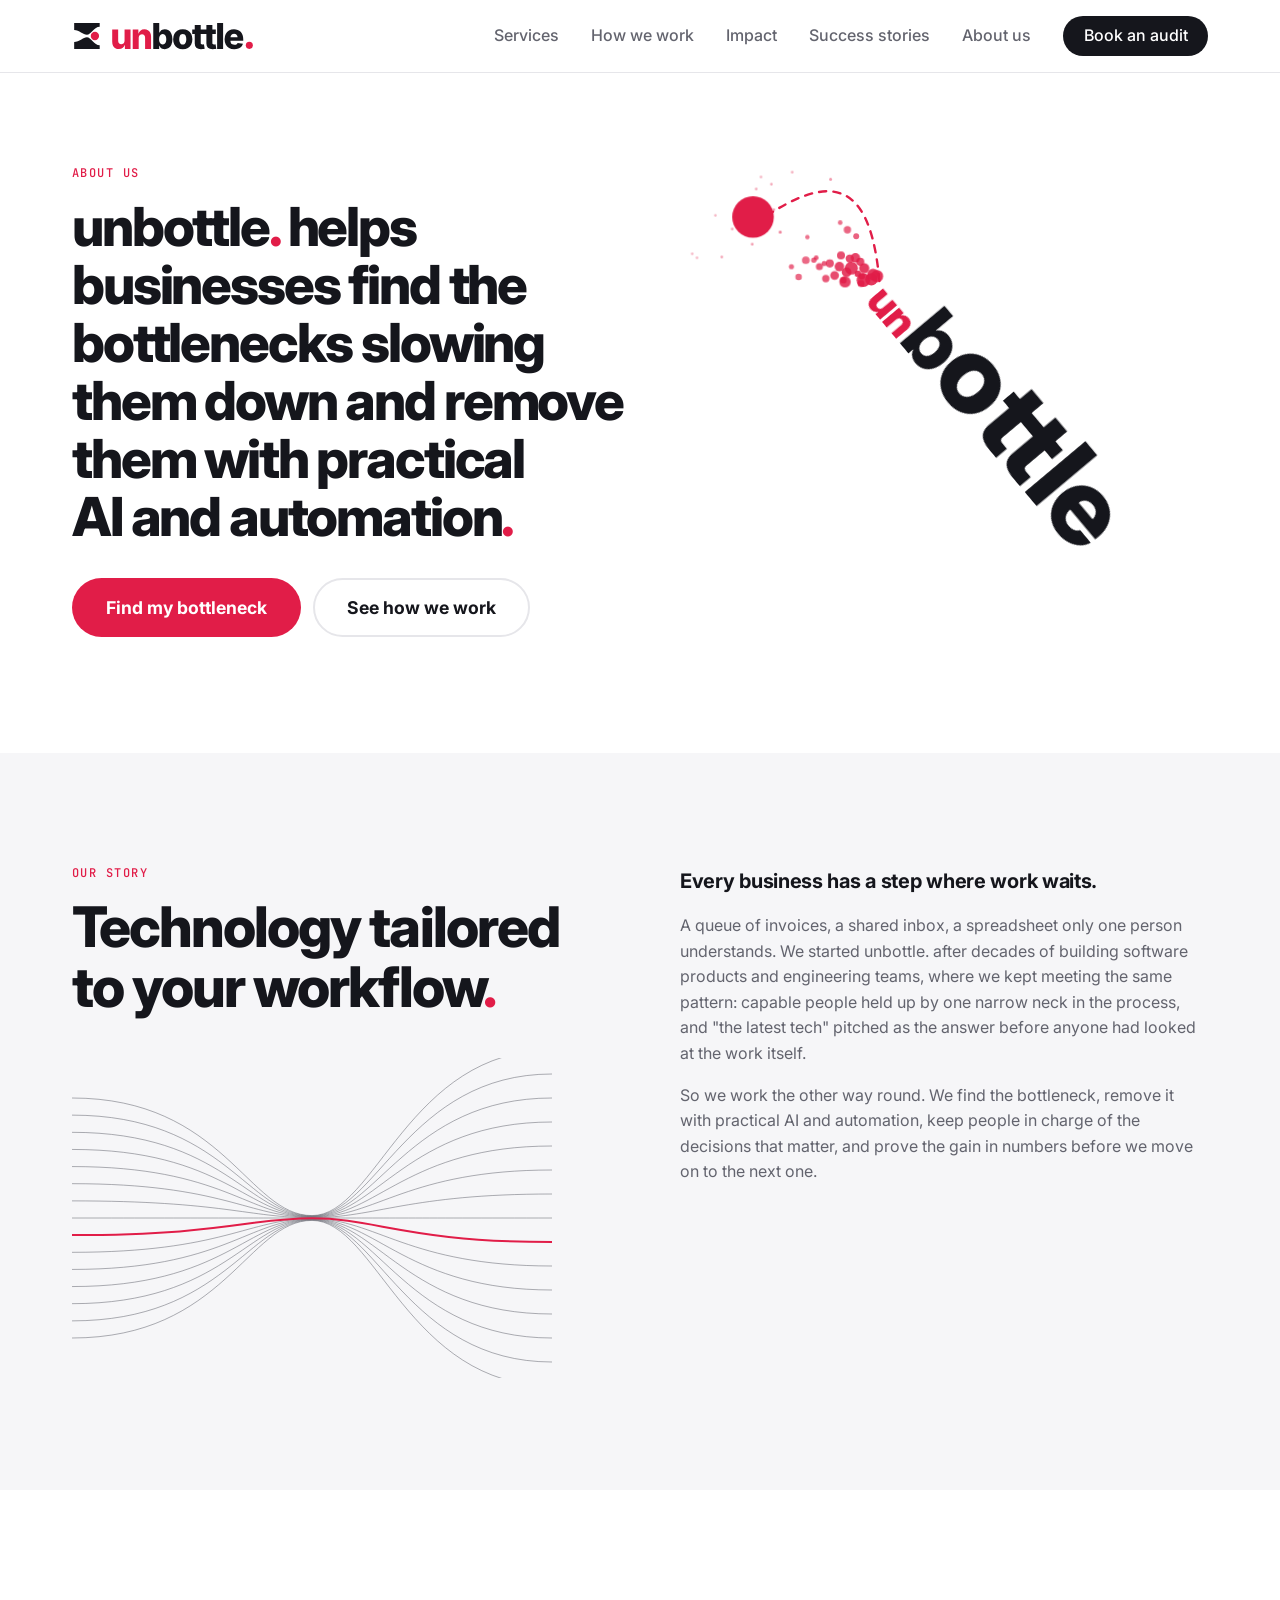
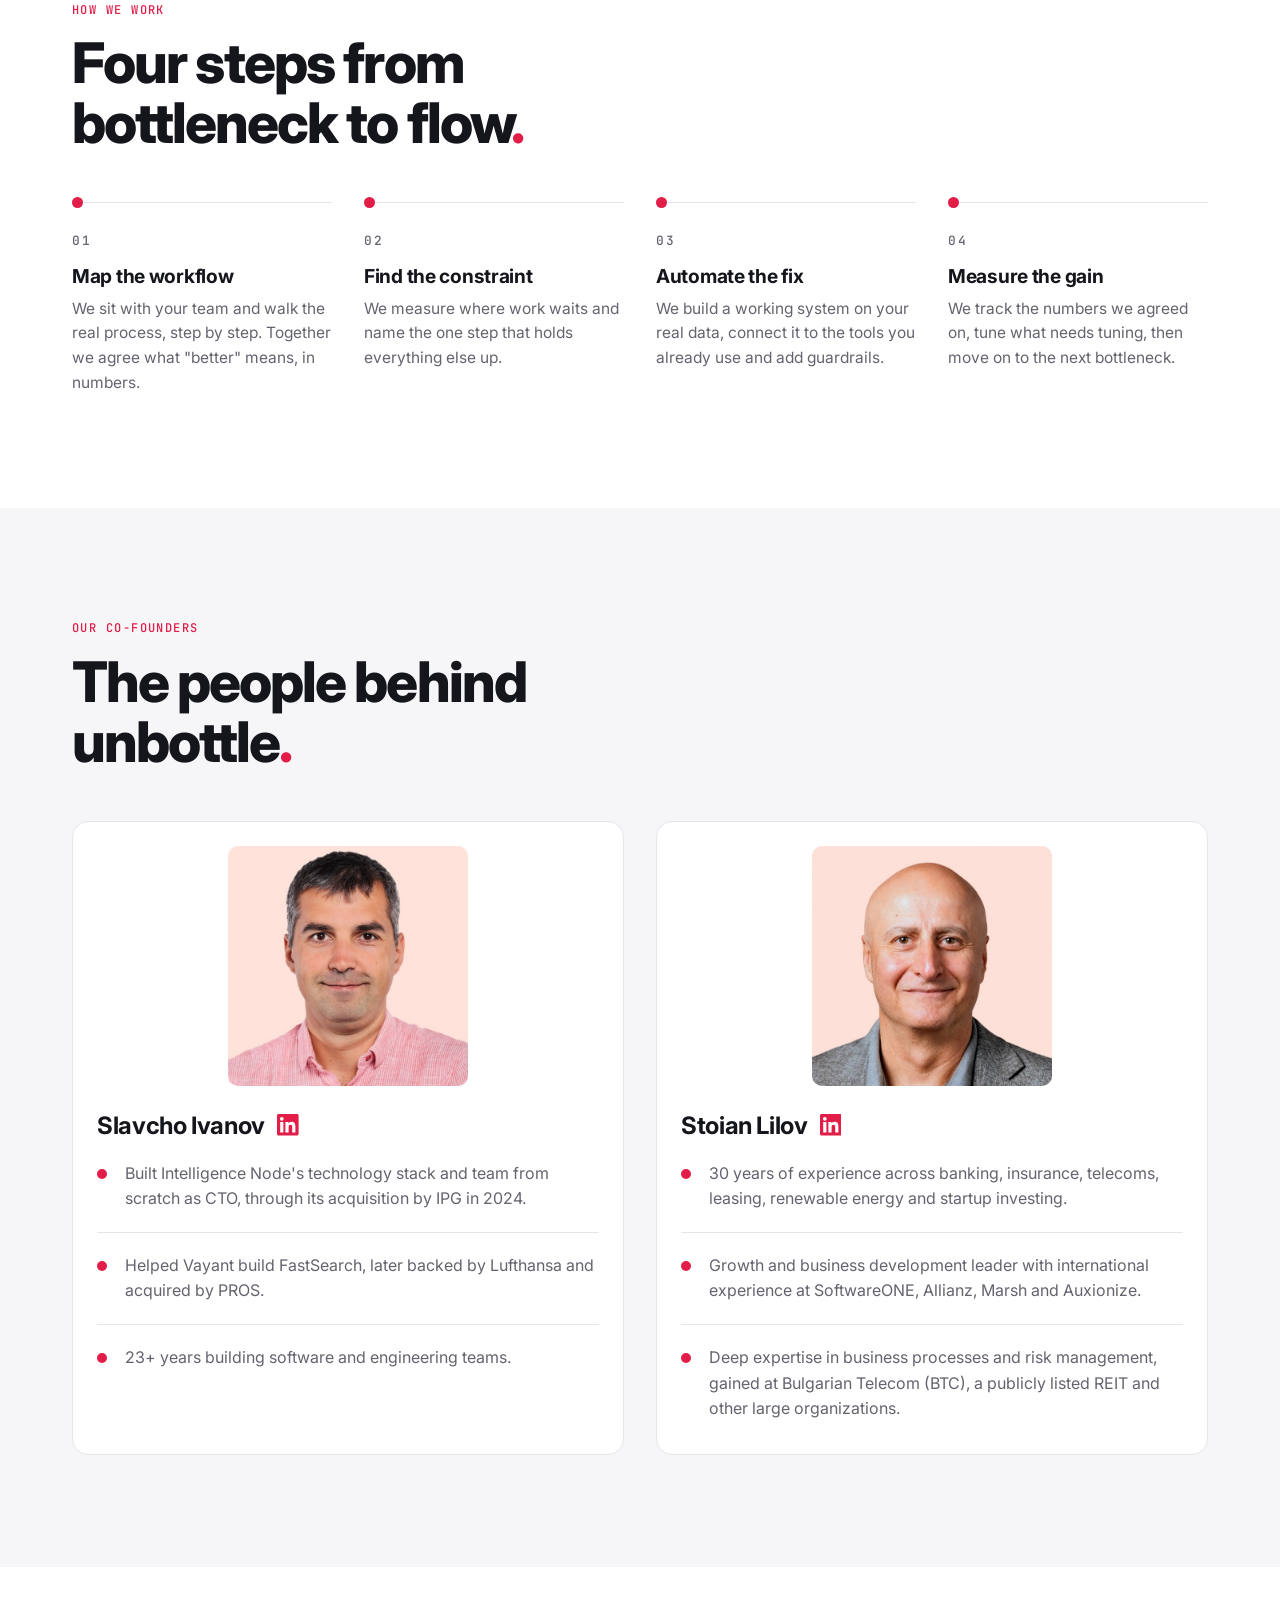
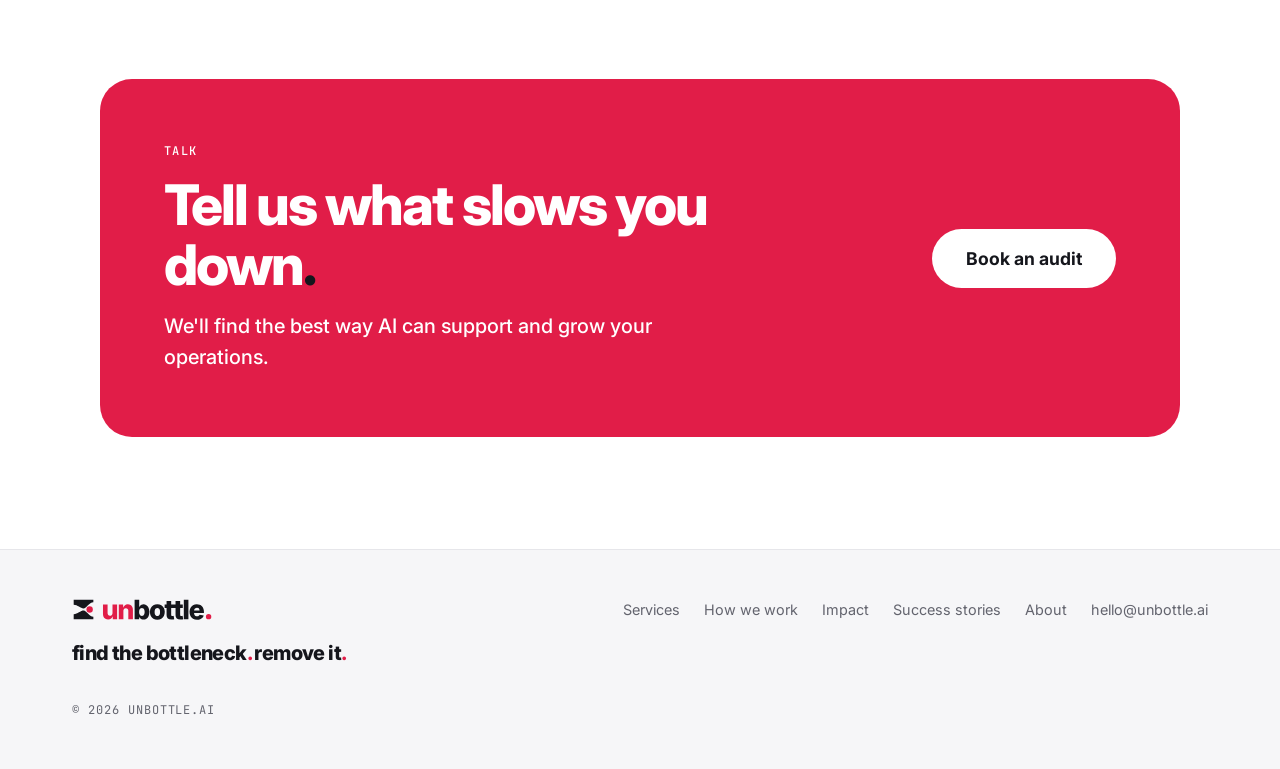
==== about.html @ 913bc6b2 "Colour the dot in "unbottle." in the About headline In the logo the dot after unbottle is always cor" ====
<!DOCTYPE html>
<html lang="en" class="no-js">
<head>
  <meta charset="UTF-8">
  <meta name="viewport" content="width=device-width, initial-scale=1.0">
  <title>About us — unbottle.</title>
  <meta name="description" content="unbottle. helps businesses find the bottlenecks slowing them down and remove them with practical AI and automation. Meet the team behind it.">
  <meta name="theme-color" content="#FFFFFF" media="(prefers-color-scheme: light)">
  <meta name="theme-color" content="#15161C" media="(prefers-color-scheme: dark)">
  <meta property="og:title" content="About us — unbottle.">
  <meta property="og:description" content="unbottle. helps businesses find the bottlenecks slowing them down and remove them with practical AI and automation.">
  <meta property="og:type" content="website">
  <meta property="og:url" content="https://unbottle.ai/about.html">
  <meta property="og:image" content="https://unbottle.ai/images/og-image.png">
  <meta property="og:image:width" content="1200">
  <meta property="og:image:height" content="630">
  <meta name="twitter:card" content="summary_large_image">
  <link rel="icon" href="images/favicon.ico" sizes="any">
  <link rel="icon" type="image/svg+xml" href="images/favicon.svg">
  <link rel="icon" type="image/png" sizes="32x32" href="images/favicon-32.png">
  <link rel="apple-touch-icon" href="images/apple-touch-icon.png">
  <link rel="preconnect" href="https://fonts.googleapis.com">
  <link rel="preconnect" href="https://fonts.gstatic.com" crossorigin>
  <link rel="stylesheet" href="https://fonts.googleapis.com/css2?family=Inter:wght@400;500;700;800&family=JetBrains+Mono:wght@400;500;700&display=swap">
  <link rel="stylesheet" href="css/style.css">
  <script>document.documentElement.className = 'js';</script>
</head>
<body>
  <a class="skip-link" href="#main">Skip to content</a>

  <header class="site-header">
    <div class="container nav-wrap">
      <a class="brand" href="index.html" aria-label="unbottle. home">
        <picture>
          <source srcset="images/logo.svg" media="(prefers-color-scheme: dark)">
          <img src="images/logo-light.svg" width="183" height="30" alt="unbottle.">
        </picture>
      </a>
      <button class="nav-toggle" aria-expanded="false" aria-controls="site-nav" aria-label="Toggle navigation">
        <span class="nav-toggle-bar"></span>
        <span class="nav-toggle-bar"></span>
        <span class="nav-toggle-bar"></span>
      </button>
      <nav id="site-nav" class="site-nav">
        <a href="index.html#services">Services</a>
        <a href="index.html#process">How we work</a>
        <a href="index.html#results">Impact</a>
        <a href="index.html#case-studies">Success stories</a>
        <a href="about.html" aria-current="page">About us</a>
        <a class="btn btn-small btn-secondary" href="contact.html">Book an audit</a>
      </nav>
    </div>
  </header>

  <main id="main">
    <section class="hero about-hero">
      <div class="container hero-inner">
        <div>
          <p class="label">About us</p>
          <h1 class="about-title">unbottle<span class="dot">.</span> helps businesses find the bottlenecks slowing them down and remove them with practical AI and automation<span class="dot">.</span></h1>
          <div class="hero-actions">
            <a class="btn btn-primary btn-large" href="contact.html">Find my bottleneck</a>
            <a class="btn btn-ghost btn-large" href="how-we-help.html">See how we work</a>
          </div>
        </div>
        <div class="about-visual">
          <svg class="about-mark" viewBox="0 0 600 600" aria-hidden="true" focusable="false">
            <path class="about-mark-arc" d="M208 150 C 198 40, 160 10, 74 64"/>
            <g class="about-mark-bubbles">
              <circle cx="146" cy="128" r="5.1" opacity="0.76" style="--i:0"/>
              <circle cx="133" cy="132" r="4.4" opacity="0.74" style="--i:1"/>
              <circle cx="185" cy="153" r="4.4" opacity="0.88" style="--i:2"/>
              <circle cx="184" cy="126" r="5.1" opacity="0.81" style="--i:3"/>
              <circle cx="-20" cy="121" r="1.6" opacity="0.32" style="--i:4"/>
              <circle cx="189" cy="134" r="6.4" opacity="0.86" style="--i:5"/>
              <circle cx="84" cy="89" r="1.9" opacity="0.56" style="--i:6"/>
              <circle cx="178" cy="121" r="5.9" opacity="0.82" style="--i:7"/>
              <circle cx="126" cy="124" r="3.3" opacity="0.69" style="--i:0"/>
              <circle cx="118" cy="95" r="2.8" opacity="0.61" style="--i:1"/>
              <circle cx="-26" cy="116" r="1.6" opacity="0.32" style="--i:2"/>
              <circle cx="107" cy="145" r="4.1" opacity="0.66" style="--i:3"/>
              <circle cx="24" cy="85" r="1.6" opacity="0.4" style="--i:4"/>
              <circle cx="168" cy="86" r="4.6" opacity="0.68" style="--i:5"/>
              <circle cx="198" cy="148" r="7.7" opacity="0.88" style="--i:6"/>
              <circle cx="160" cy="118" r="5.0" opacity="0.78" style="--i:7"/>
              <circle cx="163" cy="149" r="4.2" opacity="0.84" style="--i:0"/>
              <circle cx="171" cy="122" r="5.2" opacity="0.8" style="--i:1"/>
              <circle cx="159" cy="77" r="2.9" opacity="0.62" style="--i:2"/>
              <circle cx="139" cy="128" r="3.2" opacity="0.71" style="--i:3"/>
              <circle cx="167" cy="139" r="6.1" opacity="0.84" style="--i:4"/>
              <circle cx="152" cy="143" r="5.5" opacity="0.79" style="--i:5"/>
              <circle cx="60" cy="20" r="1.6" opacity="0.34" style="--i:6"/>
              <circle cx="205" cy="144" r="7.7" opacity="0.89" style="--i:7"/>
              <circle cx="129" cy="121" r="3.0" opacity="0.72" style="--i:0"/>
              <circle cx="181" cy="141" r="4.1" opacity="0.88" style="--i:1"/>
              <circle cx="186" cy="144" r="4.1" opacity="0.9" style="--i:2"/>
              <circle cx="54" cy="35" r="1.6" opacity="0.4" style="--i:3"/>
              <circle cx="141" cy="147" r="4.6" opacity="0.74" style="--i:4"/>
              <circle cx="98" cy="132" r="3.2" opacity="0.67" style="--i:5"/>
              <circle cx="11" cy="120" r="1.6" opacity="0.43" style="--i:6"/>
              <circle cx="173" cy="134" r="8.0" opacity="0.85" style="--i:7"/>
              <circle cx="73" cy="29" r="1.6" opacity="0.4" style="--i:0"/>
              <circle cx="76" cy="61" r="1.6" opacity="0.47" style="--i:1"/>
              <circle cx="147" cy="23" r="1.9" opacity="0.44" style="--i:2"/>
              <circle cx="49" cy="104" r="1.6" opacity="0.49" style="--i:3"/>
              <circle cx="188" cy="149" r="8.5" opacity="0.89" style="--i:4"/>
              <circle cx="179" cy="94" r="3.7" opacity="0.69" style="--i:5"/>
              <circle cx="158" cy="132" r="6.0" opacity="0.82" style="--i:6"/>
              <circle cx="99" cy="14" r="1.6" opacity="0.38" style="--i:7"/>
              <circle cx="200" cy="142" r="7.3" opacity="0.88" style="--i:0"/>
              <circle cx="116" cy="124" r="4.8" opacity="0.67" style="--i:1"/>
              <circle cx="3" cy="68" r="1.6" opacity="0.32" style="--i:2"/>
              <circle cx="165" cy="151" r="7.1" opacity="0.84" style="--i:3"/>
            </g>
            <circle class="about-mark-cap" cx="50" cy="70" r="26"/>
            <text class="about-mark-word" transform="translate(190 175) rotate(50)"><tspan class="about-mark-neck" font-size="54">un</tspan><tspan font-size="100">b</tspan><tspan font-size="136">ottle</tspan></text>
          </svg>
        </div>
      </div>
    </section>

    <section class="section section-alt">
      <div class="container case-split">
        <div>
          <p class="label">Our story</p>
          <h2>Technology tailored to your workflow<span class="dot">.</span></h2>
          <svg class="about-flow" viewBox="0 0 600 400" aria-hidden="true" focusable="false">
            <path d="M0 50.0 C 190 50.0, 220 197.0, 300 197.0 S 420 -10.0, 600 -10.0"/>
            <path d="M0 71.4 C 190 71.4, 220 197.4, 300 197.4 S 420 20.0, 600 20.0"/>
            <path d="M0 92.9 C 190 92.9, 220 197.9, 300 197.9 S 420 50.0, 600 50.0"/>
            <path d="M0 114.3 C 190 114.3, 220 198.3, 300 198.3 S 420 80.0, 600 80.0"/>
            <path d="M0 135.7 C 190 135.7, 220 198.7, 300 198.7 S 420 110.0, 600 110.0"/>
            <path d="M0 157.1 C 190 157.1, 220 199.1, 300 199.1 S 420 140.0, 600 140.0"/>
            <path d="M0 178.6 C 190 178.6, 220 199.6, 300 199.6 S 420 170.0, 600 170.0"/>
            <path d="M0 200.0 C 190 200.0, 220 200.0, 300 200.0 S 420 200.0, 600 200.0"/>
            <path d="M0 242.9 C 190 242.9, 220 200.9, 300 200.9 S 420 260.0, 600 260.0"/>
            <path d="M0 264.3 C 190 264.3, 220 201.3, 300 201.3 S 420 290.0, 600 290.0"/>
            <path d="M0 285.7 C 190 285.7, 220 201.7, 300 201.7 S 420 320.0, 600 320.0"/>
            <path d="M0 307.1 C 190 307.1, 220 202.1, 300 202.1 S 420 350.0, 600 350.0"/>
            <path d="M0 328.6 C 190 328.6, 220 202.6, 300 202.6 S 420 380.0, 600 380.0"/>
            <path d="M0 350.0 C 190 350.0, 220 203.0, 300 203.0 S 420 410.0, 600 410.0"/>
            <path class="about-flow-one" d="M0 221.4 C 190 221.4, 220 200.4, 300 200.4 S 420 230.0, 600 230.0"/>
          </svg>
        </div>
        <div class="prose">
          <p class="prose-lead">Every business has a step where work waits.</p>
          <p>
            A queue of invoices, a shared inbox, a spreadsheet only one person understands.
            We started unbottle. after decades of building software products and engineering teams,
            where we kept meeting the same pattern: capable people held up by one narrow neck in
            the process, and "the latest tech" pitched as the answer before anyone had looked at the work itself.
          </p>
          <p>
            So we work the other way round. We find the bottleneck, remove it with practical AI and
            automation, keep people in charge of the decisions that matter, and prove the gain in
            numbers before we move on to the next one.
          </p>
        </div>
      </div>
    </section>

    <section id="process" class="section">
      <div class="container">
        <p class="label">How we work</p>
        <h2>Four steps from bottleneck to flow<span class="dot">.</span></h2>
        <ol class="steps">
          <li class="step">
            <span class="step-num">01</span>
            <h3>Map the workflow</h3>
            <p>We sit with your team and walk the real process, step by step. Together we agree what "better" means, in numbers.</p>
          </li>
          <li class="step">
            <span class="step-num">02</span>
            <h3>Find the constraint</h3>
            <p>We measure where work waits and name the one step that holds everything else up.</p>
          </li>
          <li class="step">
            <span class="step-num">03</span>
            <h3>Automate the fix</h3>
            <p>We build a working system on your real data, connect it to the tools you already use and add guardrails.</p>
          </li>
          <li class="step">
            <span class="step-num">04</span>
            <h3>Measure the gain</h3>
            <p>We track the numbers we agreed on, tune what needs tuning, then move on to the next bottleneck.</p>
          </li>
        </ol>
      </div>
    </section>

    <section id="founders" class="section section-alt">
      <div class="container">
        <p class="label">Our co-founders</p>
        <h2>The people behind unbottle<span class="dot">.</span></h2>
        <div class="founder-grid">
          <article class="founder-card">
            <img class="founder-photo" src="images/founders/slavcho-ivanov.jpg" width="600" height="600" alt="Portrait of Slavcho Ivanov" loading="lazy">
            <div class="founder-name">
              <h3>Slavcho Ivanov</h3>
              <a class="founder-link" href="https://www.linkedin.com/in/slavchoivanov" aria-label="Slavcho Ivanov on LinkedIn" target="_blank" rel="noopener">
                <svg viewBox="0 0 24 24" aria-hidden="true" focusable="false"><path d="M20.45 20.45h-3.56v-5.57c0-1.33-.02-3.04-1.85-3.04-1.85 0-2.14 1.45-2.14 2.94v5.67H9.34V9h3.42v1.56h.05c.48-.9 1.64-1.85 3.37-1.85 3.6 0 4.27 2.37 4.27 5.46v6.28zM5.34 7.43a2.06 2.06 0 1 1 0-4.13 2.06 2.06 0 0 1 0 4.13zM7.12 20.45H3.56V9h3.56v11.45zM22.22 0H1.77C.79 0 0 .77 0 1.73v20.54C0 23.23.79 24 1.77 24h20.45c.98 0 1.78-.77 1.78-1.73V1.73C24 .77 23.2 0 22.22 0z"/></svg>
              </a>
            </div>
            <ul class="checklist">
              <li>Built Intelligence Node's technology stack and team from scratch as CTO, through its acquisition by IPG in 2024.</li>
              <li>Helped Vayant build FastSearch, later backed by Lufthansa and acquired by PROS.</li>
              <li>23+ years building software and engineering teams.</li>
            </ul>
          </article>

          <article class="founder-card">
            <img class="founder-photo" src="images/founders/stoian-lilov.jpg" width="600" height="600" alt="Portrait of Stoian Lilov" loading="lazy">
            <div class="founder-name">
              <h3>Stoian Lilov</h3>
              <a class="founder-link" href="https://www.linkedin.com/in/stoian-lilov-b68241/" aria-label="Stoian Lilov on LinkedIn" target="_blank" rel="noopener">
                <svg viewBox="0 0 24 24" aria-hidden="true" focusable="false"><path d="M20.45 20.45h-3.56v-5.57c0-1.33-.02-3.04-1.85-3.04-1.85 0-2.14 1.45-2.14 2.94v5.67H9.34V9h3.42v1.56h.05c.48-.9 1.64-1.85 3.37-1.85 3.6 0 4.27 2.37 4.27 5.46v6.28zM5.34 7.43a2.06 2.06 0 1 1 0-4.13 2.06 2.06 0 0 1 0 4.13zM7.12 20.45H3.56V9h3.56v11.45zM22.22 0H1.77C.79 0 0 .77 0 1.73v20.54C0 23.23.79 24 1.77 24h20.45c.98 0 1.78-.77 1.78-1.73V1.73C24 .77 23.2 0 22.22 0z"/></svg>
              </a>
            </div>
            <ul class="checklist">
              <li>30 years of experience across banking, insurance, telecoms, leasing, renewable energy and startup investing.</li>
              <li>Growth and business development leader with international experience at SoftwareONE, Allianz, Marsh and Auxionize.</li>
              <li>Deep expertise in business processes and risk management, gained at Bulgarian Telecom (BTC), a publicly listed REIT and other large organizations.</li>
            </ul>
          </article>
        </div>
      </div>
    </section>

    <section id="talk" class="section">
      <div class="container">
        <div class="cta-box">
          <p class="label">Talk</p>
          <h2>Tell us what slows you down<span class="dot">.</span></h2>
          <p class="lead">
            We'll find the best way AI can support and grow your operations.
          </p>
          <a class="btn btn-on-coral btn-large" href="contact.html">Book an audit</a>
        </div>
      </div>
    </section>
  </main>

  <footer class="site-footer">
    <div class="container footer-inner">
      <div class="footer-brand">
        <picture>
          <source srcset="images/logo.svg" media="(prefers-color-scheme: dark)">
          <img src="images/logo-light.svg" width="141" height="23" alt="unbottle.">
        </picture>
        <p class="footer-line">find the bottleneck<span class="dot">.</span> remove it<span class="dot">.</span></p>
      </div>
      <nav class="footer-nav" aria-label="Footer">
        <a href="index.html#services">Services</a>
        <a href="index.html#process">How we work</a>
        <a href="index.html#results">Impact</a>
        <a href="index.html#case-studies">Success stories</a>
        <a href="about.html">About</a>
        <a href="mailto:hello@unbottle.ai">hello@unbottle.ai</a>
      </nav>
      <p class="footer-meta">&copy; <span id="year">2026</span> unbottle.ai</p>
    </div>
  </footer>

  <script src="js/main.js"></script>
</body>
</html>
---- css/style.css ----
/* ==========================================================================
   unbottle. — site styles
   Mobile-first. Palette, type and the dot follow the unbottle. brand
   guidelines v2.0: mostly white, ink type, a flash of coral. Coral on light,
   Coral Bright on ink (dark mode), ink or white on coral.
   ========================================================================== */

:root {
  /* Core palette */
  --coral: #e11d48;
  --coral-bright: #fb3f62;
  --coral-700: #be123c;
  --ink: #15161c;
  --ink-800: #1f2029;
  --white: #ffffff;
  --mist: #f6f6f8;
  --blush: #fecdd3;
  --steel: #63646e;

  /* Light surfaces */
  --bg: var(--white);
  --bg-alt: var(--mist);
  --surface: var(--mist);
  --surface-raised: var(--white);
  --text: var(--ink);
  --text-muted: var(--steel);
  --border: #e6e6ea;
  --label: var(--coral);
  --dot: var(--coral);
  --tint: var(--blush);
  --tint-text: var(--coral-700);

  --font: "Inter", system-ui, -apple-system, "Segoe UI", Roboto, Arial, sans-serif;
  --mono: "JetBrains Mono", ui-monospace, "Courier New", monospace;
  --radius: 16px;
  --radius-lg: 32px;
  --container: 1200px;
  --header-h: 72px;
}

@media (prefers-color-scheme: dark) {
  :root {
    --bg: var(--ink);
    --bg-alt: #1a1b22;
    --surface: var(--ink-800);
    --surface-raised: var(--ink-800);
    --text: var(--white);
    --text-muted: #9a9ba6;
    --border: #2c2d36;
    --label: var(--coral-bright);
    --dot: var(--coral-bright);
    --tint: rgba(251, 63, 98, 0.16);
    --tint-text: var(--coral-bright);
  }
}

/* The one coral section per page: bold white type, the dot turns ink */
.cta-box {
  --text: var(--white);
  --text-muted: var(--white);
  --label: var(--white);
  --dot: var(--ink);
  color: var(--text);
}

/* Reset ------------------------------------------------------------------ */
*, *::before, *::after { box-sizing: border-box; }
html { scroll-behavior: smooth; scroll-padding-top: var(--header-h); }
body {
  margin: 0;
  font-family: var(--font);
  font-size: 1rem;
  line-height: 1.6;
  color: var(--text);
  background: var(--bg);
  -webkit-font-smoothing: antialiased;
}
img, svg { display: block; max-width: 100%; }
h1, h2, h3, p, ul, ol, figure { margin: 0; }
ul, ol { padding: 0; list-style: none; }
a { color: inherit; text-decoration: none; }
button { font: inherit; color: inherit; background: none; border: 0; cursor: pointer; }
:focus-visible { outline: 2px solid var(--dot); outline-offset: 3px; }

/* Layout helpers --------------------------------------------------------- */
.container {
  width: 100%;
  max-width: var(--container);
  margin-inline: auto;
  padding-inline: 1.25rem;
}
.section { padding-block: 4.5rem; }
.section-alt { background: var(--bg-alt); }
.grid { display: grid; gap: 1rem; }

/* Type ------------------------------------------------------------------- */
/* Labels: JetBrains Mono Medium, caps, open tracking */
.label {
  font-family: var(--mono);
  font-size: 0.75rem;
  font-weight: 500;
  line-height: 1.4;
  letter-spacing: 0.12em;
  text-transform: uppercase;
  color: var(--label);
  margin-bottom: 1rem;
}
/* Headlines: Inter ExtraBold, tight tracking. Body keeps default tracking. */
.display {
  font-size: clamp(2.75rem, 6.2vw, 5.25rem);
  font-weight: 800;
  line-height: 1;
  letter-spacing: -0.045em;
}
h2 {
  font-size: clamp(2rem, 5vw, 3.5rem);
  font-weight: 800;
  line-height: 1.07;
  letter-spacing: -0.035em;
  margin-bottom: 1.25rem;
  max-width: 18ch;
}
h3 {
  font-size: 1.2rem;
  font-weight: 700;
  line-height: 1.3;
  letter-spacing: -0.015em;
  margin-bottom: 0.5rem;
}
.lead { font-size: 1.125rem; line-height: 1.55; color: var(--text-muted); }
.section-intro { font-size: 1.0625rem; color: var(--text-muted); max-width: 40rem; margin-bottom: 3rem; }
/* The brand dot: one per composition, an accent rather than a pattern */
.dot { color: var(--dot); fill: var(--dot); }

.skip-link {
  position: absolute;
  left: -999px;
  top: 0;
  padding: 0.5rem 1rem;
  background: var(--coral);
  color: var(--white);
  font-weight: 700;
  z-index: 100;
}
.skip-link:focus { left: 0.5rem; top: 0.5rem; }

.icon-sprite { position: absolute; width: 0; height: 0; overflow: hidden; }
.visually-hidden {
  position: absolute;
  width: 1px;
  height: 1px;
  overflow: hidden;
  clip: rect(0 0 0 0);
  white-space: nowrap;
}

/* Eyebrow chip: Mono caps with a coral dot */
.chip {
  display: inline-flex;
  align-items: center;
  gap: 0.5rem;
  padding: 0.35rem 0.8rem;
  border-radius: 999px;
  background: var(--tint);
  color: var(--tint-text);
  font-family: var(--mono);
  font-size: 0.7rem;
  font-weight: 500;
  letter-spacing: 0.1em;
  text-transform: uppercase;
  line-height: 1.4;
  white-space: nowrap;
}
.chip-dot::before {
  content: "";
  width: 6px;
  height: 6px;
  border-radius: 50%;
  background: var(--dot);
}

/* Buttons ---------------------------------------------------------------- */
.btn {
  display: inline-flex;
  align-items: center;
  justify-content: center;
  padding: 0.85rem 1.5rem;
  border-radius: 999px;
  font-weight: 700;
  line-height: 1.2;
  border: 2px solid transparent;
  transition: background-color 0.15s ease, border-color 0.15s ease, transform 0.15s ease;
}
.btn:active { transform: translateY(1px); }
/* One coral primary per view; ink secondary; ghost tertiary */
.btn-primary { background: var(--coral); color: var(--white); }
.btn-primary:hover { background: var(--coral-700); }
.btn-secondary { background: var(--text); color: var(--bg); }
.btn-secondary:hover { background: var(--text-muted); }
.btn-ghost { border-color: var(--border); color: var(--text); }
.btn-ghost:hover { border-color: var(--text); }
.btn-on-coral { background: var(--white); color: var(--ink); }
.btn-on-coral:hover { background: var(--mist); }
.btn-small { padding: 0.5rem 1.15rem; }
.btn-large { padding: 1.05rem 2rem; font-size: 1.1rem; }

/* Header / nav ----------------------------------------------------------- */
.site-header {
  position: sticky;
  top: 0;
  z-index: 50;
  background: var(--bg);
  border-bottom: 1px solid var(--border);
}
.nav-wrap {
  display: flex;
  flex-wrap: wrap;
  align-items: center;
  justify-content: space-between;
  min-height: var(--header-h);
  position: relative;
}
.brand { display: inline-flex; padding-block: 0.5rem; }
.brand img { width: 160px; height: auto; }

.nav-toggle {
  display: inline-flex;
  flex-direction: column;
  gap: 5px;
  padding: 0.6rem;
  margin-right: -0.6rem;
}
.nav-toggle-bar {
  width: 24px;
  height: 2px;
  background: var(--text);
  border-radius: 2px;
  transition: transform 0.2s ease, opacity 0.2s ease;
}
.nav-toggle[aria-expanded="true"] .nav-toggle-bar:nth-child(1) { transform: translateY(7px) rotate(45deg); }
.nav-toggle[aria-expanded="true"] .nav-toggle-bar:nth-child(2) { opacity: 0; }
.nav-toggle[aria-expanded="true"] .nav-toggle-bar:nth-child(3) { transform: translateY(-7px) rotate(-45deg); }

.site-nav {
  display: none;
  position: absolute;
  top: 100%;
  left: 0;
  right: 0;
  flex-direction: column;
  align-items: flex-start;
  gap: 0.25rem;
  padding: 0.5rem 1.25rem 1.5rem;
  background: var(--bg);
  border-block: 1px solid var(--border);
}
.site-nav.is-open { display: flex; }
.site-nav a {
  padding: 0.75rem 0;
  font-weight: 500;
  color: var(--text-muted);
}
.site-nav a:hover { color: var(--text); }
.site-nav .btn { margin-top: 0.5rem; padding: 0.5rem 1.15rem; color: var(--bg); }

/* Without JS the toggle can't work, so show the links inline instead */
.no-js .nav-toggle { display: none; }
.no-js .site-nav {
  display: flex;
  position: static;
  flex-direction: row;
  flex-wrap: wrap;
  align-items: center;
  gap: 0 1.25rem;
  padding: 0 0 0.75rem;
  border: 0;
}

/* Hero ------------------------------------------------------------------- */
.hero {
  padding-block: 2.5rem 4.5rem;
  overflow: hidden;
}
.hero-inner {
  display: grid;
  gap: 3rem;
}
.hero .chip { margin-bottom: 1.5rem; }
.hero .lead { margin-top: 1.5rem; max-width: 32rem; }
.hero-actions {
  display: flex;
  flex-direction: column;
  gap: 0.75rem;
  margin-top: 2rem;
}

/* The "unbottle your ___." rotator: the last word rolls top to bottom in
   coral, the dot stays at the end. Without JS (or with reduced motion) it
   reads "business." */
.roll-line { display: block; color: var(--dot); }
.roll {
  display: inline-block;
  position: relative;
  vertical-align: top;
  white-space: nowrap;
}
.roll.is-live {
  height: 1.12em;
  margin-bottom: -0.12em;
  overflow: hidden;
  transition: width 0.5s cubic-bezier(0.2, 0.8, 0.2, 1);
}
.roll.is-live .roll-word {
  position: absolute;
  left: 0;
  top: 0;
  transition: transform 0.5s cubic-bezier(0.2, 0.8, 0.2, 1), opacity 0.5s ease;
}
.roll-word.is-entering { transform: translateY(-100%); opacity: 0; }
.roll-word.is-leaving { transform: translateY(100%); opacity: 0; }

/* Proof card: one workflow, the bottleneck highlighted in blush + coral */
.proof {
  background: var(--surface-raised);
  border: 1px solid var(--border);
  border-radius: var(--radius);
  overflow: hidden;
}
.proof-path {
  padding: 0.6rem 1.25rem;
  border-bottom: 1px solid var(--border);
  font-family: var(--mono);
  font-size: 0.7rem;
  color: var(--text-muted);
  white-space: nowrap;
  overflow: hidden;
  text-overflow: ellipsis;
}
.proof-body { padding: 1.25rem; }
.proof-head {
  display: flex;
  align-items: center;
  justify-content: space-between;
  gap: 1rem;
  margin-bottom: 1rem;
}
.proof-title { font-size: 1.1rem; font-weight: 700; letter-spacing: -0.015em; }
.stages {
  display: grid;
  grid-template-columns: repeat(4, 1fr);
  gap: 0.5rem;
}
.stage {
  position: relative;
  padding: 0.55rem 0.65rem;
  border: 1px solid var(--border);
  border-radius: 8px;
  font-size: 0.8rem;
  font-weight: 700;
  line-height: 1.3;
}
.stage span { display: block; font-weight: 400; color: var(--text-muted); }
.stage-jam { background: var(--tint); border-color: var(--dot); }
.stage-jam::after {
  content: "";
  position: absolute;
  top: -5px;
  right: -5px;
  width: 10px;
  height: 10px;
  border-radius: 50%;
  background: var(--dot);
}
.proof-result {
  display: flex;
  align-items: flex-end;
  justify-content: space-between;
  gap: 1rem;
  margin-top: 1.5rem;
}
.proof-result .label { color: var(--text-muted); margin-bottom: 0.25rem; }
.proof-stat {
  font-size: clamp(3.5rem, 9vw, 5rem);
  font-weight: 800;
  line-height: 1;
  letter-spacing: -0.05em;
  margin-bottom: 0.75rem;
}
.bars {
  display: flex;
  align-items: flex-end;
  gap: 6px;
  height: 7.5rem;
  flex: 0 1 12rem;
}
.bars span { flex: 1; background: var(--tint); border-radius: 2px 2px 0 0; }
.bars .after { background: var(--dot); }

/* Cards ------------------------------------------------------------------ */
.card {
  background: var(--surface);
  border: 1px solid transparent;
  border-radius: var(--radius);
  padding: 1.75rem;
  transition: border-color 0.2s ease;
}
.card:hover { border-color: var(--dot); }
.card p { color: var(--text-muted); font-size: 0.97rem; }
.icon {
  width: 2.5rem;
  height: 2.5rem;
  margin-bottom: 2.5rem;
  fill: none;
  stroke: currentColor;
  stroke-width: 1.8;
  stroke-linecap: round;
  stroke-linejoin: round;
}

/* Process steps ---------------------------------------------------------- */
.steps {
  display: grid;
  gap: 2.5rem;
  margin-top: 3rem;
}
.step {
  position: relative;
  padding-top: 1.75rem;
  border-top: 1px solid var(--border);
}
/* The dot as a bullet, sitting on the flow line */
.step::before {
  content: "";
  position: absolute;
  top: -6px;
  left: 0;
  width: 11px;
  height: 11px;
  border-radius: 50%;
  background: var(--dot);
}
.step-num {
  display: block;
  font-family: var(--mono);
  font-weight: 500;
  font-size: 0.8rem;
  letter-spacing: 0.12em;
  color: var(--text-muted);
  margin-bottom: 0.75rem;
}
.step p { color: var(--text-muted); font-size: 0.97rem; }

/* Results ---------------------------------------------------------------- */
.results-grid { display: grid; gap: 1rem; }
.result-card {
  border-radius: var(--radius);
  padding: 1.75rem;
  display: flex;
  flex-direction: column;
}
.result-chart {
  background: var(--surface-raised);
  border: 1px solid var(--border);
}
.result-chart .label { color: var(--text-muted); }
.result-chart figcaption { margin-top: auto; padding-top: 1rem; font-size: 0.875rem; font-weight: 500; color: var(--text-muted); }
.chart { width: 100%; height: auto; overflow: visible; margin-block: 0.5rem; }
.chart-grid { stroke: var(--border); stroke-width: 1; fill: none; }
.chart-line { fill: none; stroke: var(--text); stroke-width: 2.5; stroke-linecap: round; stroke-linejoin: round; }
.chart-halo { fill: var(--tint); }
.chart-dot { fill: var(--dot); }
.chart-note { font-family: var(--font); font-size: 13px; font-weight: 700; fill: var(--text); }

.result-stat { background: var(--surface); }
.result-stat .label { color: var(--text-muted); }
.stat {
  font-size: clamp(4.5rem, 14vw, 8rem);
  font-weight: 800;
  line-height: 1;
  letter-spacing: -0.05em;
  margin-block: auto 1.25rem;
  padding-top: 2rem;
}
.stat-what { font-weight: 500; font-size: 1.125rem; }
.stat-delta { align-self: flex-start; margin-top: 0.75rem; }

.section-actions { margin-top: 2.5rem; }

/* How we help ------------------------------------------------------------ */
.help-grid { display: grid; gap: 1rem; }
.help-card {
  display: flex;
  flex-direction: column;
  padding: 1.75rem;
  background: var(--surface-raised);
  border: 1px solid var(--border);
  border-radius: var(--radius);
}
.help-card .label { color: var(--text-muted); }
.help-title { font-size: 1.75rem; max-width: none; margin-bottom: 1.25rem; }
.help-card .stages { grid-template-columns: repeat(2, 1fr); }
.help-card .stage { padding-block: 0.5rem; text-align: center; }
.help-meta { display: grid; gap: 0.25rem; margin: 1.75rem 0 0; }
.help-meta dt {
  margin-top: 0.75rem;
  font-family: var(--mono);
  font-size: 0.7rem;
  font-weight: 500;
  letter-spacing: 0.12em;
  text-transform: uppercase;
  color: var(--text-muted);
}
.help-meta dt:first-child { margin-top: 0; }
.help-meta dd { margin: 0; font-size: 0.97rem; color: var(--text-muted); }
.help-meta .help-goal { font-size: 1.15rem; font-weight: 700; letter-spacing: -0.015em; color: var(--text); }
.help-measure { display: flex; flex-wrap: wrap; gap: 0.5rem; margin-top: auto; padding-top: 1.5rem; }

/* Case study summaries --------------------------------------------------- */
.case-grid { display: grid; gap: 1rem; }
/* The whole card is clickable: the title link stretches over it */
.case-card {
  position: relative;
  display: flex;
  flex-direction: column;
  padding: 1.75rem;
  background: var(--surface-raised);
  border: 1px solid var(--border);
  border-radius: var(--radius);
  transition: border-color 0.2s ease;
}
.case-card:hover { border-color: var(--dot); }
.case-card .label { color: var(--text-muted); }
.case-card h3 { font-size: 1.5rem; font-weight: 800; letter-spacing: -0.03em; line-height: 1.15; margin-bottom: 1rem; }
.case-card h3 a::after { content: ""; position: absolute; inset: 0; border-radius: inherit; }
.case-card > p:not([class]) { color: var(--text-muted); font-size: 0.97rem; }
.case-card-result {
  margin-top: auto;
  padding-top: 2rem;
  font-weight: 700;
  font-size: 1.125rem;
  letter-spacing: -0.015em;
}
.case-card-stat { display: block; font-size: 3rem; font-weight: 800; line-height: 1; letter-spacing: -0.05em; color: var(--dot); }
.case-card-link { margin-top: 1.25rem; font-weight: 700; font-size: 0.95rem; color: var(--text); }
.case-card:hover .case-card-link { color: var(--dot); }

/* Why us ----------------------------------------------------------------- */
.why-inner { display: grid; gap: 2.5rem; }
.why-inner .section-intro { margin-bottom: 0; }
.checklist { display: grid; gap: 1.25rem; }
.checklist li {
  position: relative;
  padding-left: 1.75rem;
  padding-bottom: 1.25rem;
  border-bottom: 1px solid var(--border);
  color: var(--text-muted);
}
.checklist li:last-child { border-bottom: 0; padding-bottom: 0; }
.checklist li strong { color: var(--text); }
.checklist li::before {
  content: "";
  position: absolute;
  left: 0;
  top: 0.5rem;
  width: 10px;
  height: 10px;
  border-radius: 50%;
  background: var(--dot);
}

/* CTA -------------------------------------------------------------------- */
/* Coral, rare and constrained: max-width 1080px, 32px radius, once per page */
.cta-box {
  max-width: 1080px;
  margin-inline: auto;
  padding: 2.5rem 1.75rem;
  border-radius: var(--radius-lg);
  background: var(--coral);
}
.cta-box h2 { margin-bottom: 1rem; }
.cta-box .lead { font-weight: 500; max-width: 36rem; margin-bottom: 2rem; }

/* Case study pages ------------------------------------------------------- */
.case-hero { padding-block: 2.5rem 4.5rem; }
.case-back {
  display: inline-block;
  margin-bottom: 2.5rem;
  font-size: 0.9rem;
  font-weight: 500;
  color: var(--text-muted);
}
.case-back:hover { color: var(--text); }
.case-title {
  font-size: clamp(2.5rem, 5.5vw, 4.5rem);
  font-weight: 800;
  line-height: 1.02;
  letter-spacing: -0.045em;
  max-width: 20ch;
}
.case-hero .lead { margin-top: 1.5rem; max-width: 40rem; }
.case-split { display: grid; gap: 2rem; }
.prose { display: grid; gap: 1rem; max-width: 40rem; color: var(--text-muted); }
.prose .label { margin-bottom: 0; }
.prose-lead { font-size: 1.25rem; font-weight: 700; letter-spacing: -0.015em; color: var(--text); }
.case-stat { background: var(--surface-raised); border: 1px solid var(--border); }
.steps-3 .step h3 { text-wrap: balance; }

/* Contact page ------------------------------------------------------------ */
.contact-inner { display: grid; gap: 3rem; }
.contact-copy .lead { margin-block: 1.5rem 2.5rem; max-width: 32rem; }
.contact-mail { color: var(--text); font-weight: 500; text-decoration: underline; text-underline-offset: 3px; }
.contact-form {
  display: grid;
  gap: 1.25rem;
  align-content: start;
  padding: 1.75rem;
  background: var(--surface);
  border-radius: var(--radius);
}
.field { display: grid; gap: 0.4rem; }
.field label { font-weight: 700; font-size: 0.95rem; }
.field-optional { margin-left: 0.4rem; font-family: var(--mono); font-size: 0.7rem; font-weight: 500; letter-spacing: 0.1em; text-transform: uppercase; color: var(--text-muted); }
.field input,
.field textarea {
  width: 100%;
  padding: 0.8rem 1rem;
  font: inherit;
  color: var(--text);
  background: var(--surface-raised);
  border: 1px solid var(--border);
  border-radius: 10px;
  transition: border-color 0.15s ease;
}
.field textarea { resize: vertical; min-height: 9rem; }
.field input::placeholder,
.field textarea::placeholder { color: var(--text-muted); opacity: 0.8; }
.field input:hover,
.field textarea:hover { border-color: var(--text-muted); }
.field input:focus-visible,
.field textarea:focus-visible { outline: 2px solid var(--dot); outline-offset: 0; border-color: transparent; }
.field [aria-invalid="true"] { border-color: var(--dot); }
.field-error { font-size: 0.875rem; font-weight: 500; color: var(--tint-text); }
.field-error:empty { display: none; }
.field-trap { position: absolute; left: -9999px; width: 1px; height: 1px; overflow: hidden; }
.contact-form .btn { justify-self: start; }
.contact-form .btn[disabled] { opacity: 0.6; cursor: progress; }
/* Shown by JS (.is-shown) or, without JS, by the #sent / #error redirect */
.form-status { display: none; padding: 1rem 1.25rem; border-radius: 10px; font-size: 0.95rem; }
.form-status.is-shown,
.form-status:target { display: block; }
.form-status-ok { background: var(--surface-raised); border: 1px solid var(--border); }
.form-status-ok strong { color: var(--dot); }
.form-status-error { background: var(--tint); color: var(--tint-text); }
.form-status a { text-decoration: underline; text-underline-offset: 3px; }
/* After a successful send the fields are done; only the thank-you stays */
.contact-form.is-sent > :not(.form-status-ok),
.contact-form:has(#sent:target) > :not(#sent) { display: none; }

/* About page ------------------------------------------------------------- */
.about-title {
  font-size: clamp(2rem, 4.2vw, 3.4rem);
  font-weight: 800;
  line-height: 1.08;
  letter-spacing: -0.04em;
  max-width: 22ch;
  text-wrap: balance;
}
/* Key visual: the wordmark tilted like a bottle, the cap popping off */
.about-visual { max-width: 30rem; margin-inline: auto; width: 100%; }
.about-mark { display: block; width: 100%; height: auto; overflow: visible; }
.about-mark-word { font-family: var(--font); font-weight: 800; letter-spacing: -0.045em; fill: var(--text); }
.about-mark-neck { fill: var(--dot); }
.about-mark-cap { fill: var(--dot); }
.about-mark-arc { fill: none; stroke: var(--dot); stroke-width: 3; stroke-linecap: round; stroke-dasharray: 9 9; }
.about-mark-bubbles { fill: var(--dot); }
.about-mark-bubbles circle { animation: about-fizz 0.9s ease-out both; animation-delay: calc(var(--i) * 70ms + 0.2s); }
.about-mark-cap { animation: about-pop 0.7s cubic-bezier(0.2, 1.4, 0.4, 1) both; transform-box: fill-box; transform-origin: center; }
@keyframes about-fizz { from { opacity: 0; transform: translate(12px, 12px); } }
@keyframes about-pop { from { transform: scale(0.2); } }
/* Flow lines: converge through the neck, then release. One coral line. */
.about-flow { display: block; width: 100%; max-width: 30rem; height: auto; margin-top: 2.5rem; }
.about-flow path { fill: none; stroke: var(--text-muted); stroke-width: 1.2; opacity: 0.55; }
.about-flow .about-flow-one { stroke: var(--dot); stroke-width: 2.5; opacity: 1; }
.founder-grid { display: grid; gap: 1.5rem; margin-top: 3rem; }
.founder-card {
  background: var(--surface-raised);
  border: 1px solid var(--border);
  border-radius: var(--radius);
  padding: 1.25rem 1.25rem 1.75rem;
}
.founder-photo { width: 100%; max-width: 15rem; height: auto; margin-inline: auto; aspect-ratio: 1; object-fit: cover; border-radius: calc(var(--radius) - 6px); }
.founder-name { display: flex; align-items: center; gap: 0.75rem; margin-block: 1.5rem 1.25rem; }
.founder-name h3 { margin: 0; font-size: 1.5rem; }
.founder-link { display: inline-flex; color: var(--dot); transition: opacity 0.15s ease; }
.founder-link:hover { opacity: 0.75; }
.founder-link svg { width: 1.35rem; height: 1.35rem; fill: currentColor; }

/* Footer ----------------------------------------------------------------- */
.site-footer {
  background: var(--bg-alt);
  border-top: 1px solid var(--border);
  padding-block: 3rem;
  color: var(--text-muted);
  font-size: 0.9rem;
}
.footer-inner {
  display: grid;
  gap: 2rem;
}
.footer-brand img { width: 141px; height: auto; }
.footer-line {
  margin-top: 1rem;
  font-weight: 800;
  font-size: 1.25rem;
  letter-spacing: -0.03em;
  color: var(--text);
}
.footer-nav { display: flex; flex-wrap: wrap; gap: 0.75rem 1.5rem; }
.footer-nav a:hover { color: var(--text); }
.footer-meta { font-family: var(--mono); font-size: 0.75rem; letter-spacing: 0.08em; text-transform: uppercase; }

/* Responsive ------------------------------------------------------------- */
@media (min-width: 640px) {
  .container { padding-inline: 2rem; }
  .grid-3 { grid-template-columns: repeat(2, 1fr); }
  .steps { grid-template-columns: repeat(2, 1fr); }
  .results-grid { grid-template-columns: 1.25fr 1fr; }
  .case-grid { grid-template-columns: repeat(2, 1fr); }
  .help-card .stages { grid-template-columns: repeat(4, 1fr); }
  .founder-grid { grid-template-columns: repeat(2, 1fr); }
}

@media (min-width: 900px) {
  .nav-toggle { display: none; }
  .site-nav,
  .no-js .site-nav {
    display: flex;
    position: static;
    flex-direction: row;
    align-items: center;
    gap: 1rem;
    padding: 0;
    background: transparent;
    border: 0;
  }
  .site-nav a { padding: 0; }
  .site-nav .btn { margin-top: 0; }
  .brand img { width: 183px; }
  .hero { padding-block: 5.5rem 7rem; }
  .hero-inner {
    grid-template-columns: 1.1fr 1fr;
    align-items: center;
    gap: 4rem;
  }
  .hero-actions { flex-direction: row; }
  .cta-box {
    display: grid;
    grid-template-columns: 1fr auto;
    align-items: center;
    column-gap: 3rem;
    padding: 4rem;
  }
  .cta-box .lead { margin-bottom: 0; }
  .cta-box .btn { grid-column: 2; grid-row: 1 / span 3; }
  .lead { font-size: 1.25rem; }
  .section { padding-block: 7rem; }
  .grid-3 { grid-template-columns: repeat(3, 1fr); }
  .why-inner { grid-template-columns: 1.1fr 1fr; align-items: start; gap: 5rem; }
  .footer-inner { grid-template-columns: 1fr auto; align-items: start; }
  .footer-meta { grid-column: 1 / -1; }
  .case-hero { padding-block: 4rem 6rem; }
  .case-split { grid-template-columns: 1fr 1fr; align-items: start; gap: 5rem; }
  .help-grid { grid-template-columns: repeat(2, 1fr); }
  .contact-inner { grid-template-columns: 1fr 1fr; align-items: start; gap: 5rem; }
  .contact-form { padding: 2.5rem; }
  .founder-grid { gap: 2rem; }
  .founder-card { padding: 1.5rem 1.5rem 2rem; }
}

@media (min-width: 1100px) {
  .steps { grid-template-columns: repeat(4, 1fr); gap: 2rem; }
  .site-nav { gap: 2rem; }
  .steps-3 { grid-template-columns: repeat(3, 1fr); row-gap: 3rem; }
}

@media (prefers-reduced-motion: reduce) {
  html { scroll-behavior: auto; }
  *, *::before, *::after { transition: none !important; animation: none !important; }
}
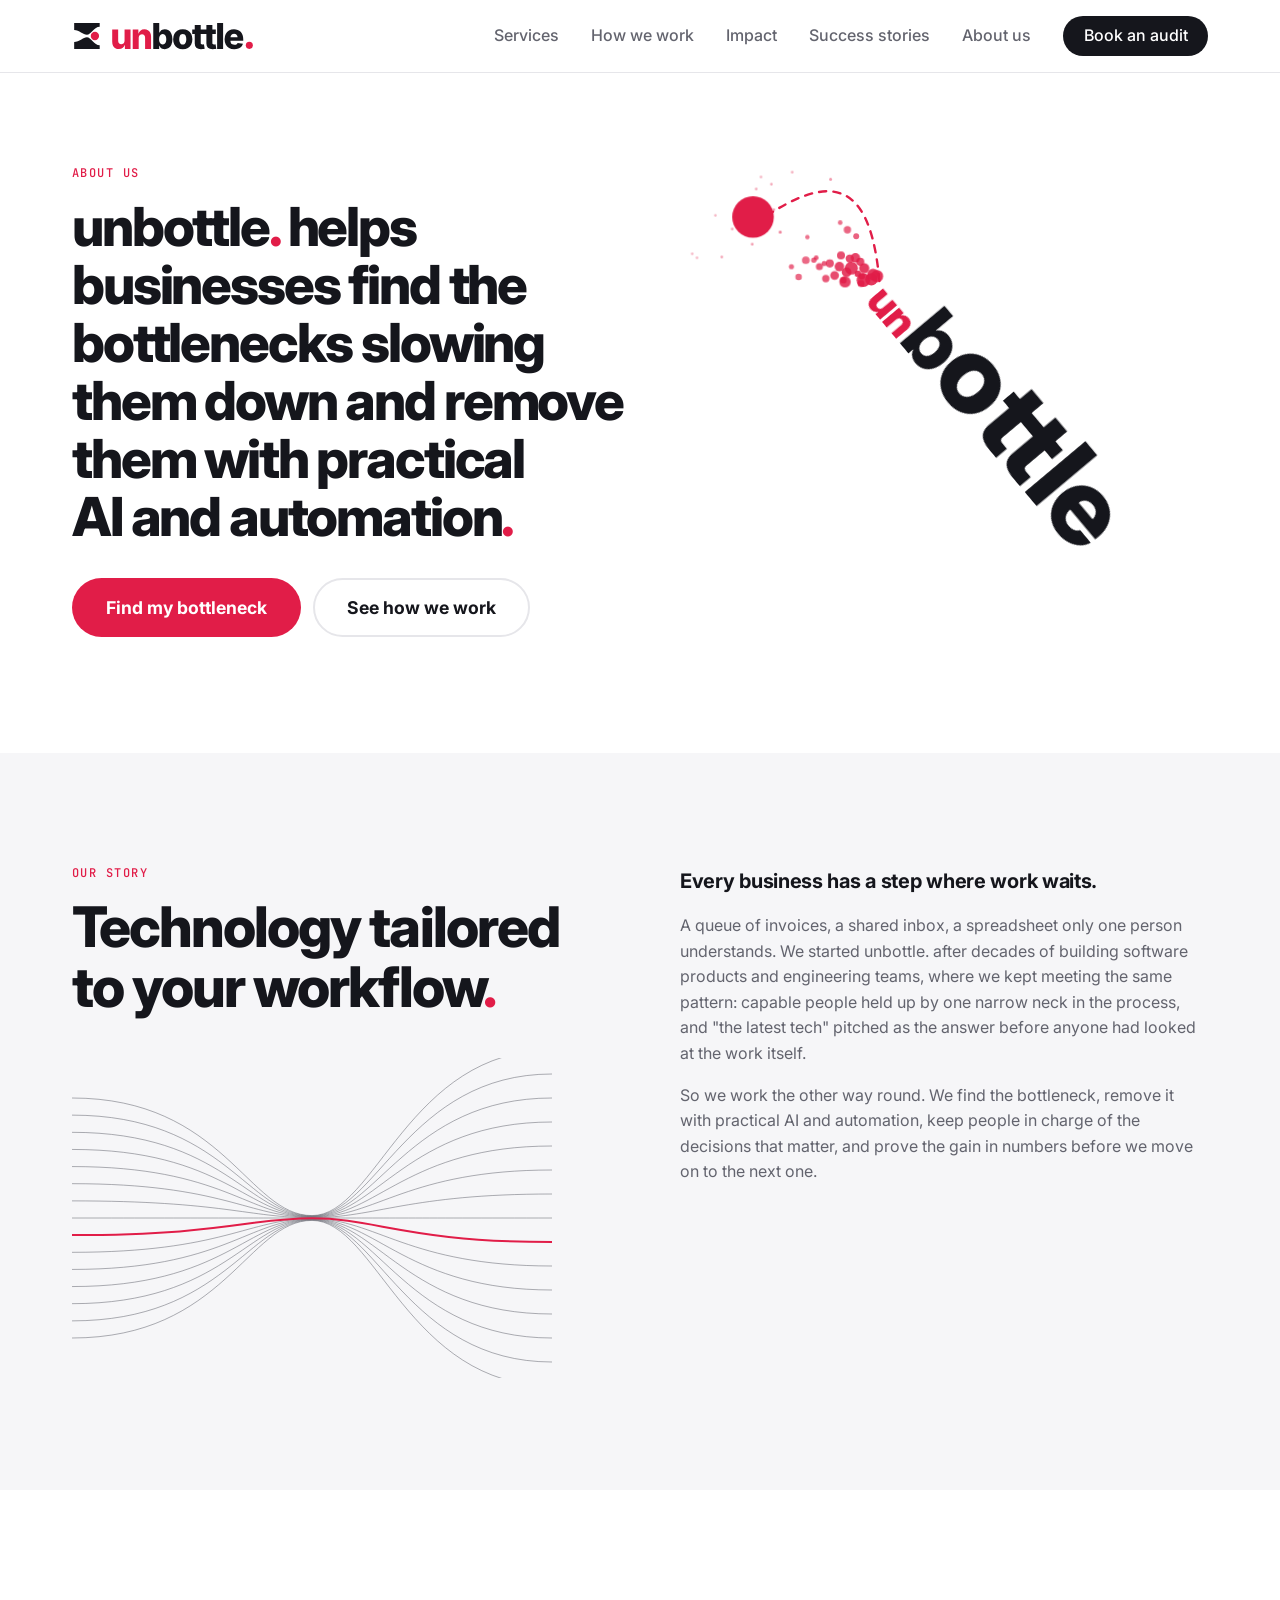
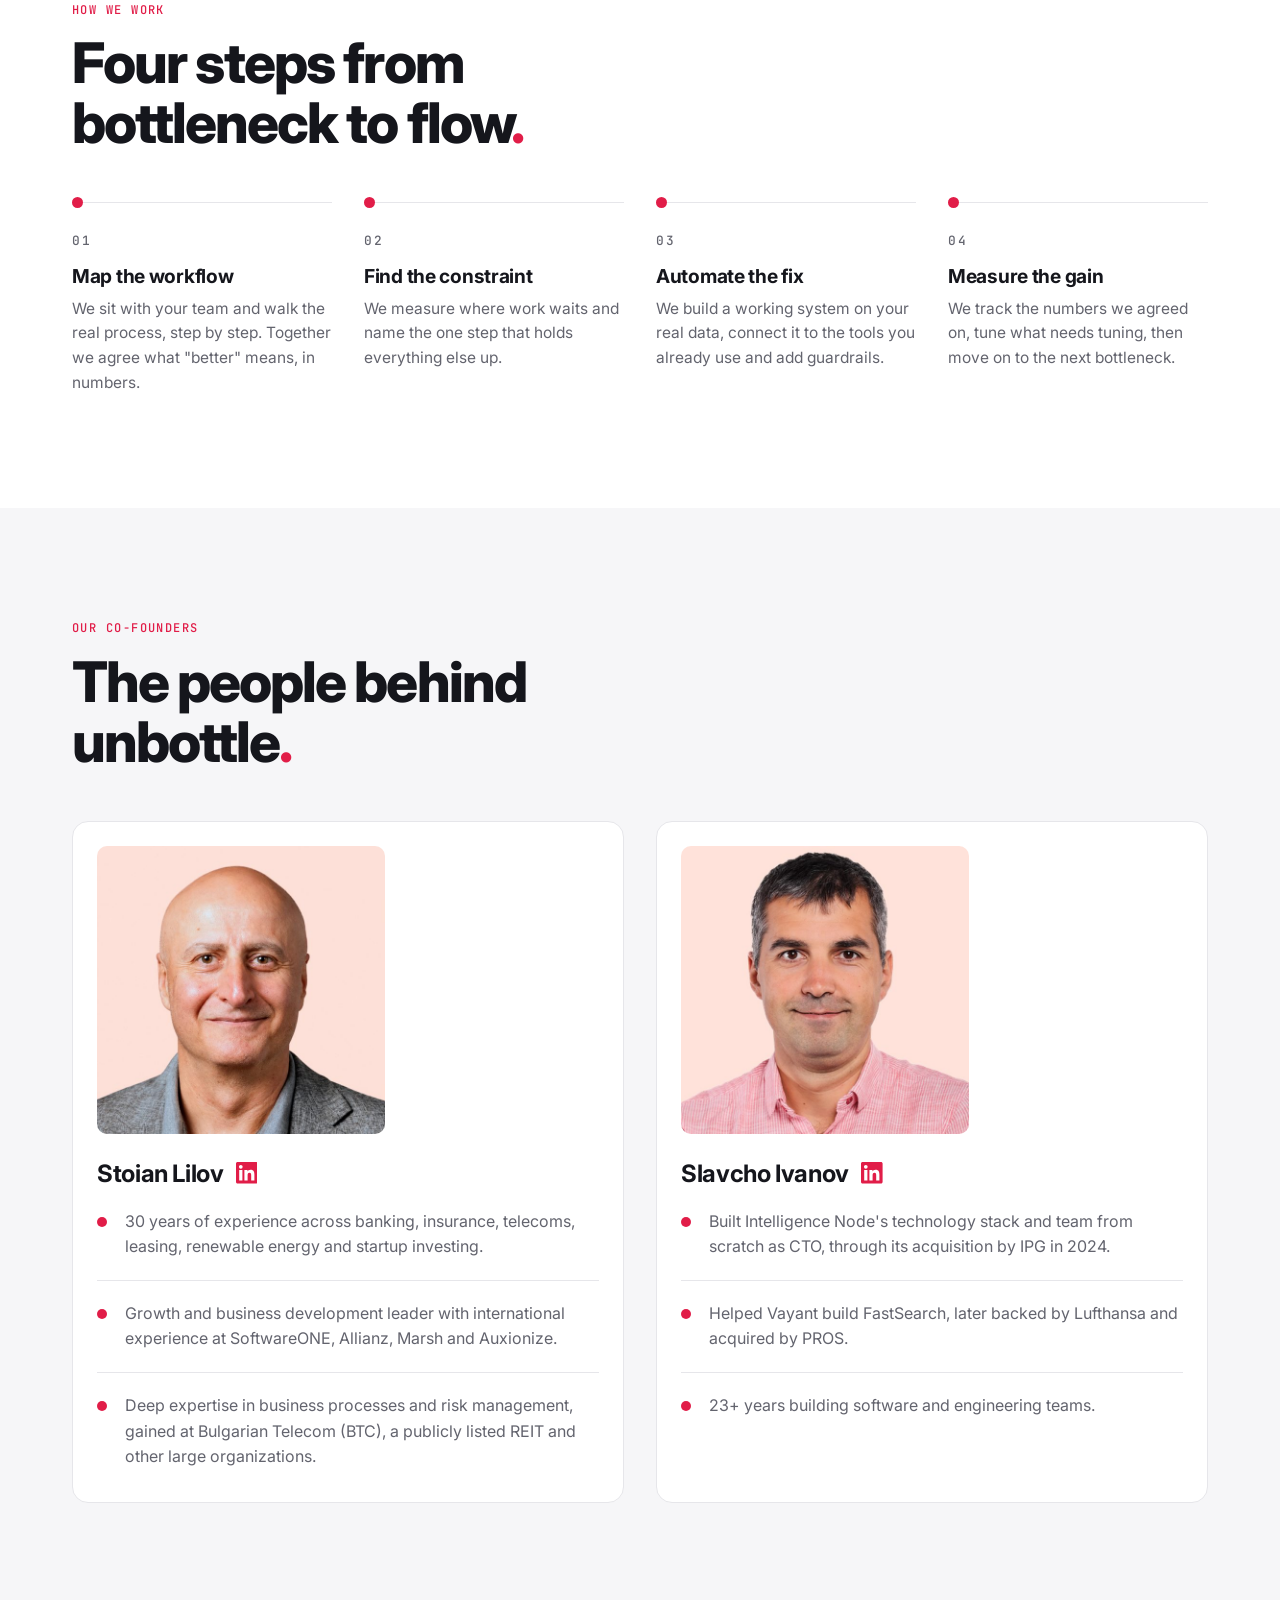
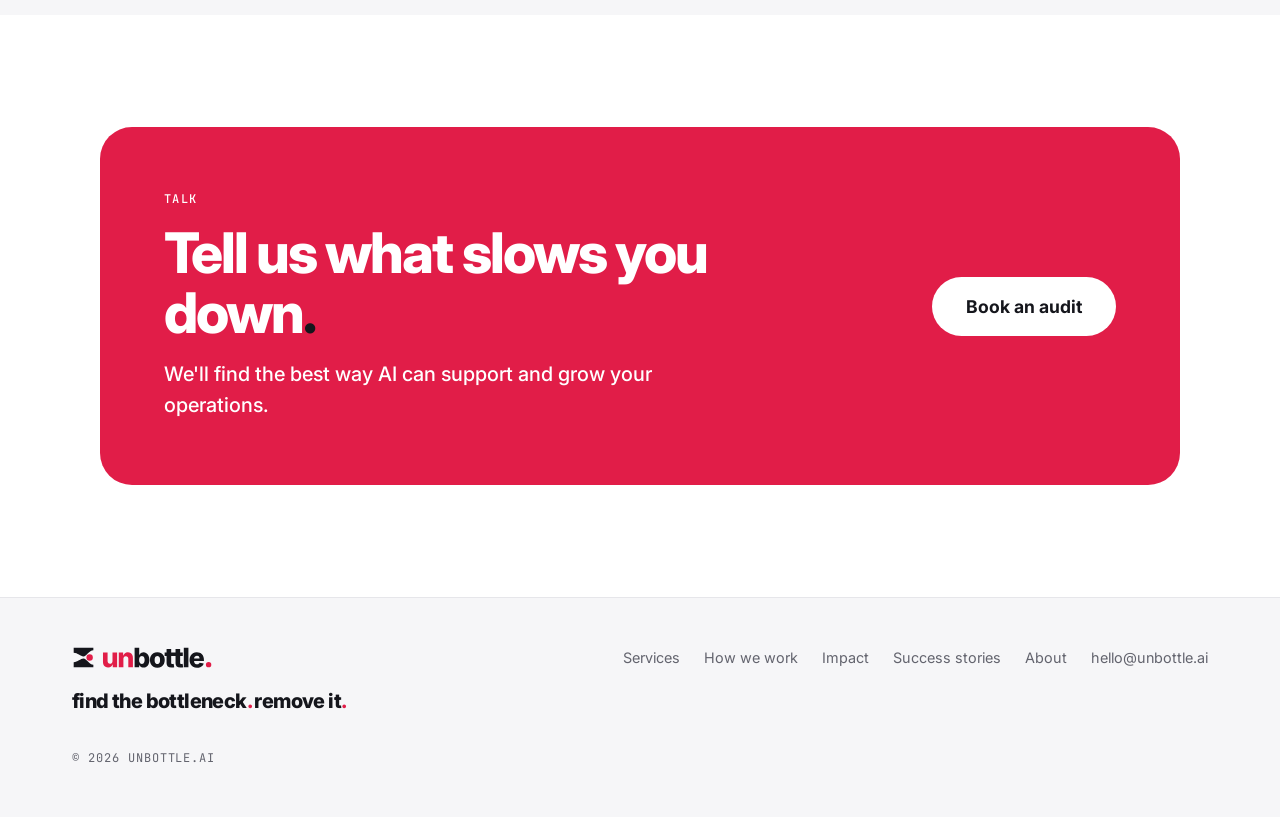
==== commit e25ff338: "Show Stoian first in the co-founders section Leading with the commercial and business-development ba" ====
--- a/about.html
+++ b/about.html
@@ -194,6 +194,21 @@
         <h2>The people behind unbottle<span class="dot">.</span></h2>
         <div class="founder-grid">
           <article class="founder-card">
+            <img class="founder-photo" src="images/founders/stoian-lilov.jpg" width="600" height="600" alt="Portrait of Stoian Lilov" loading="lazy">
+            <div class="founder-name">
+              <h3>Stoian Lilov</h3>
+              <a class="founder-link" href="https://www.linkedin.com/in/stoian-lilov-b68241/" aria-label="Stoian Lilov on LinkedIn" target="_blank" rel="noopener">
+                <svg viewBox="0 0 24 24" aria-hidden="true" focusable="false"><path d="M20.45 20.45h-3.56v-5.57c0-1.33-.02-3.04-1.85-3.04-1.85 0-2.14 1.45-2.14 2.94v5.67H9.34V9h3.42v1.56h.05c.48-.9 1.64-1.85 3.37-1.85 3.6 0 4.27 2.37 4.27 5.46v6.28zM5.34 7.43a2.06 2.06 0 1 1 0-4.13 2.06 2.06 0 0 1 0 4.13zM7.12 20.45H3.56V9h3.56v11.45zM22.22 0H1.77C.79 0 0 .77 0 1.73v20.54C0 23.23.79 24 1.77 24h20.45c.98 0 1.78-.77 1.78-1.73V1.73C24 .77 23.2 0 22.22 0z"/></svg>
+              </a>
+            </div>
+            <ul class="checklist">
+              <li>30 years of experience across banking, insurance, telecoms, leasing, renewable energy and startup investing.</li>
+              <li>Growth and business development leader with international experience at SoftwareONE, Allianz, Marsh and Auxionize.</li>
+              <li>Deep expertise in business processes and risk management, gained at Bulgarian Telecom (BTC), a publicly listed REIT and other large organizations.</li>
+            </ul>
+          </article>
+
+          <article class="founder-card">
             <img class="founder-photo" src="images/founders/slavcho-ivanov.jpg" width="600" height="600" alt="Portrait of Slavcho Ivanov" loading="lazy">
             <div class="founder-name">
               <h3>Slavcho Ivanov</h3>
@@ -207,21 +222,6 @@
               <li>23+ years building software and engineering teams.</li>
             </ul>
           </article>
-
-          <article class="founder-card">
-            <img class="founder-photo" src="images/founders/stoian-lilov.jpg" width="600" height="600" alt="Portrait of Stoian Lilov" loading="lazy">
-            <div class="founder-name">
-              <h3>Stoian Lilov</h3>
-              <a class="founder-link" href="https://www.linkedin.com/in/stoian-lilov-b68241/" aria-label="Stoian Lilov on LinkedIn" target="_blank" rel="noopener">
-                <svg viewBox="0 0 24 24" aria-hidden="true" focusable="false"><path d="M20.45 20.45h-3.56v-5.57c0-1.33-.02-3.04-1.85-3.04-1.85 0-2.14 1.45-2.14 2.94v5.67H9.34V9h3.42v1.56h.05c.48-.9 1.64-1.85 3.37-1.85 3.6 0 4.27 2.37 4.27 5.46v6.28zM5.34 7.43a2.06 2.06 0 1 1 0-4.13 2.06 2.06 0 0 1 0 4.13zM7.12 20.45H3.56V9h3.56v11.45zM22.22 0H1.77C.79 0 0 .77 0 1.73v20.54C0 23.23.79 24 1.77 24h20.45c.98 0 1.78-.77 1.78-1.73V1.73C24 .77 23.2 0 22.22 0z"/></svg>
-              </a>
-            </div>
-            <ul class="checklist">
-              <li>30 years of experience across banking, insurance, telecoms, leasing, renewable energy and startup investing.</li>
-              <li>Growth and business development leader with international experience at SoftwareONE, Allianz, Marsh and Auxionize.</li>
-              <li>Deep expertise in business processes and risk management, gained at Bulgarian Telecom (BTC), a publicly listed REIT and other large organizations.</li>
-            </ul>
-          </article>
         </div>
       </div>
     </section>
--- a/css/style.css
+++ b/css/style.css
@@ -688,7 +688,7 @@
   border-radius: var(--radius);
   padding: 1.25rem 1.25rem 1.75rem;
 }
-.founder-photo { width: 100%; max-width: 15rem; height: auto; margin-inline: auto; aspect-ratio: 1; object-fit: cover; border-radius: calc(var(--radius) - 6px); }
+.founder-photo { width: 100%; max-width: 18rem; height: auto; margin-inline: 0; aspect-ratio: 1; object-fit: cover; border-radius: calc(var(--radius) - 6px); }
 .founder-name { display: flex; align-items: center; gap: 0.75rem; margin-block: 1.5rem 1.25rem; }
 .founder-name h3 { margin: 0; font-size: 1.5rem; }
 .founder-link { display: inline-flex; color: var(--dot); transition: opacity 0.15s ease; }
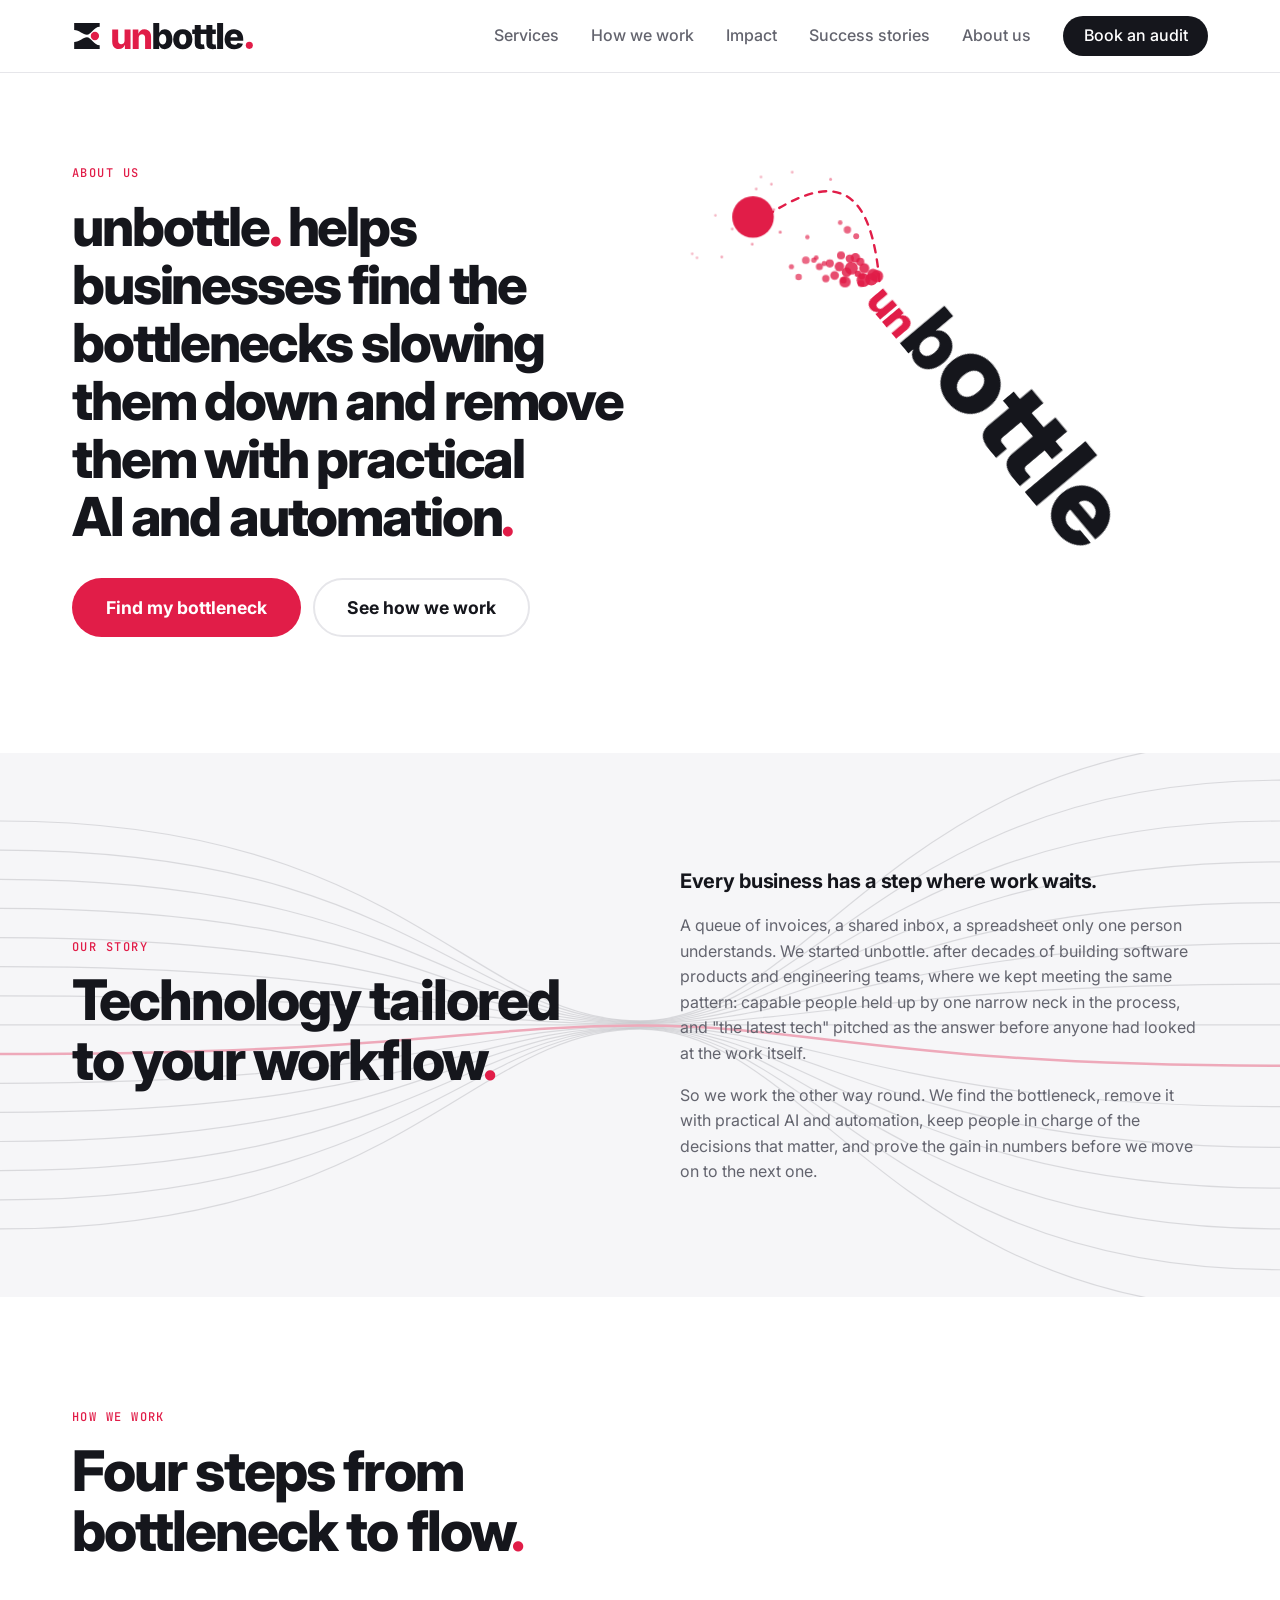
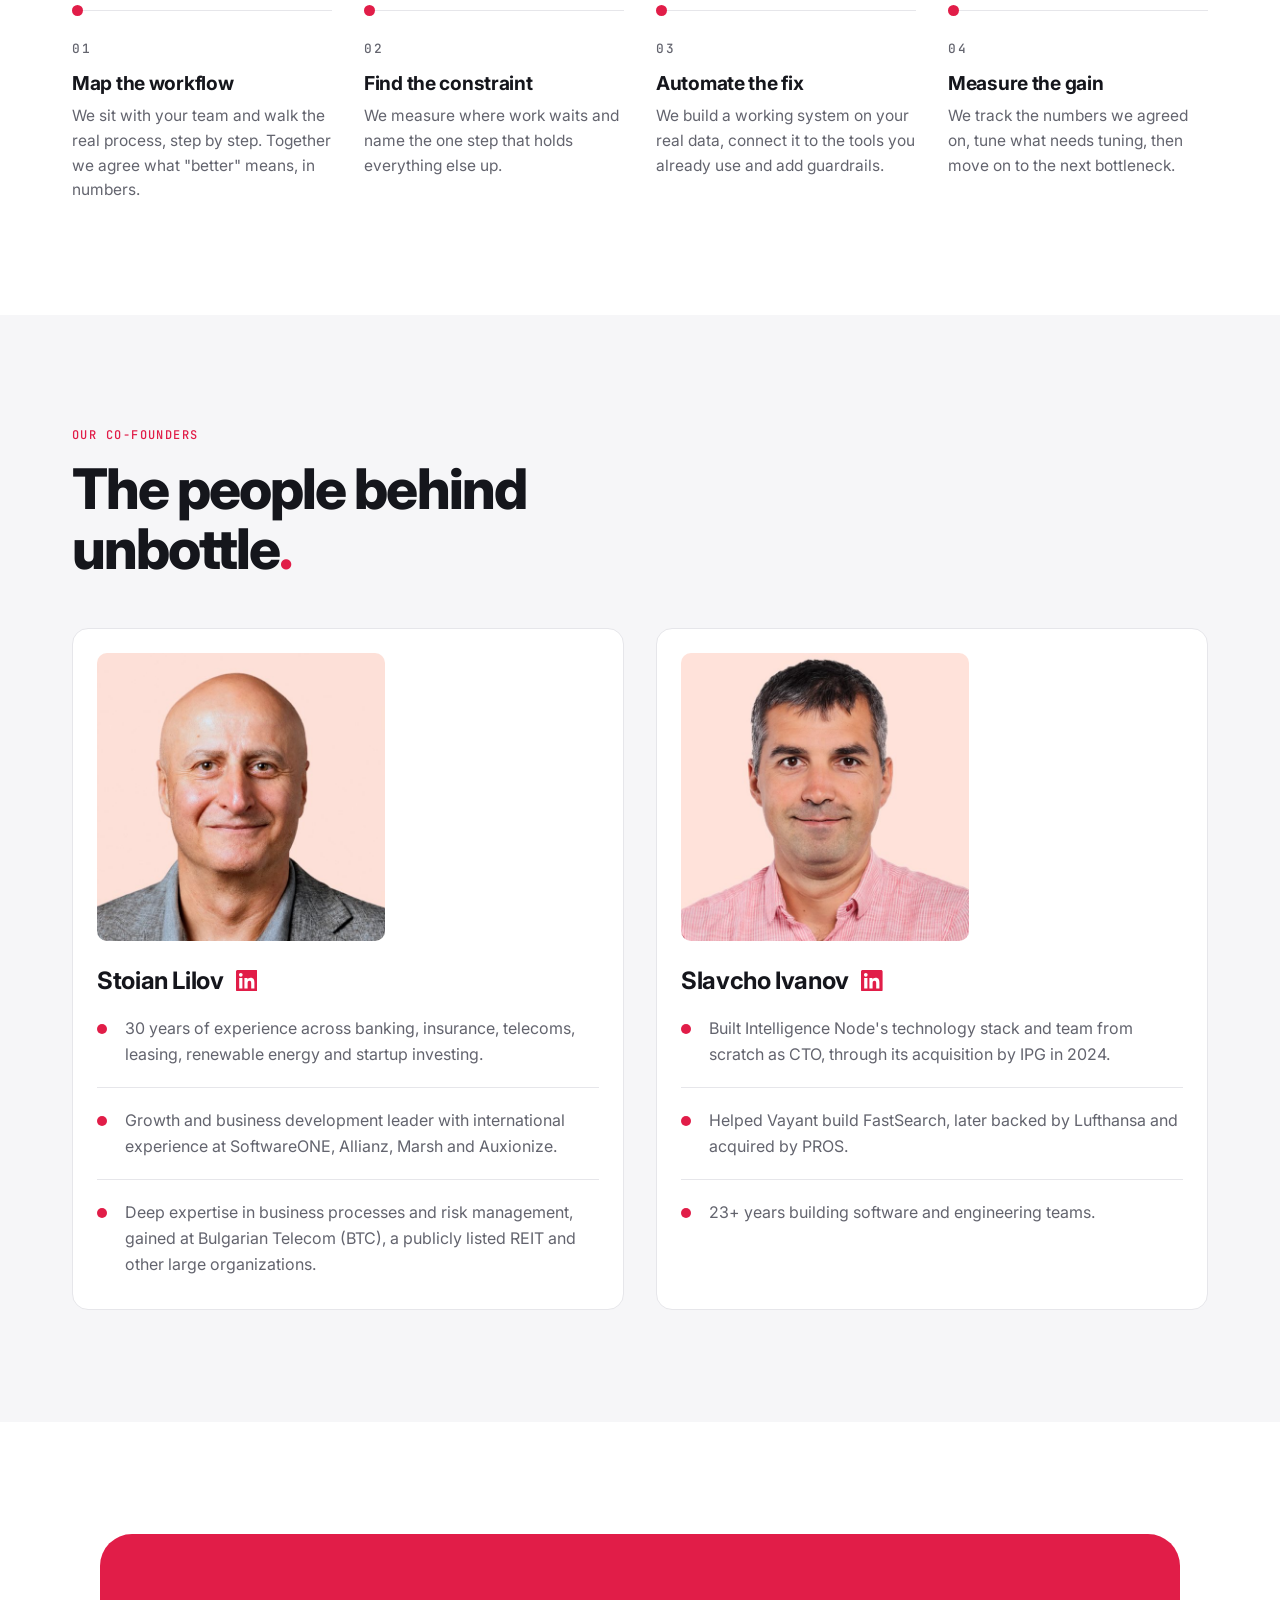
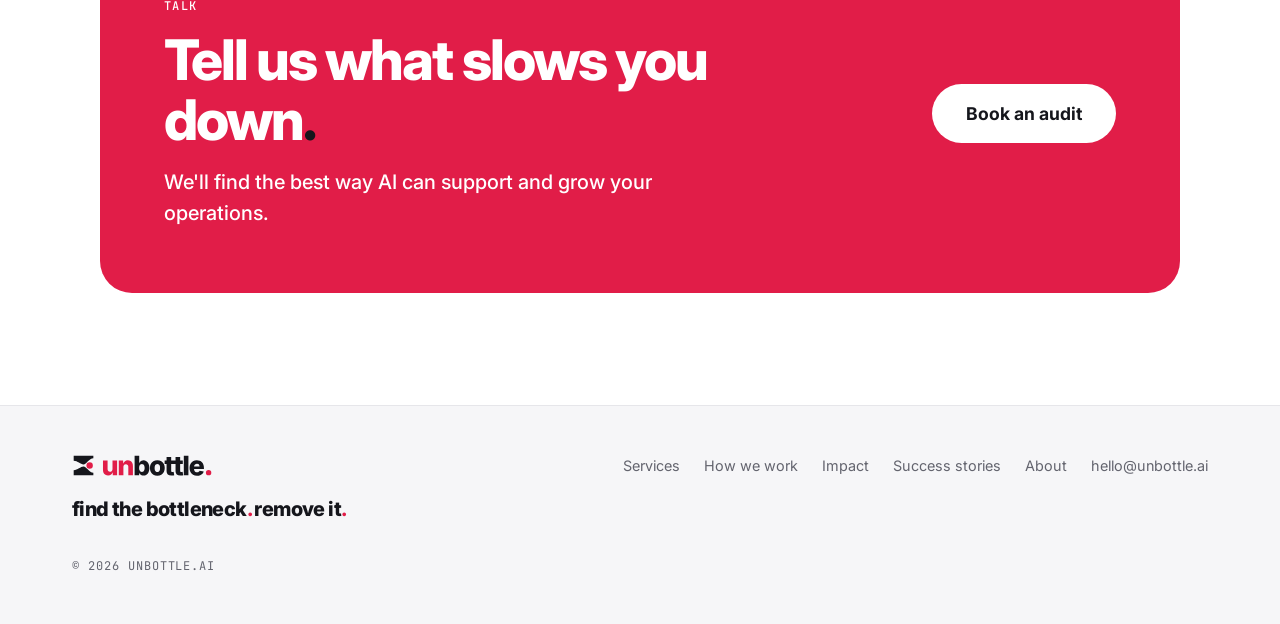
==== commit 2121f93f: "Use the flow lines as the Our story section background Under the heading, the flow lines read as a s" ====
--- a/about.html
+++ b/about.html
@@ -119,28 +119,28 @@
       </div>
     </section>
 
-    <section class="section section-alt">
+    <section class="section section-alt about-story">
+        <svg class="about-flow" viewBox="0 0 600 400" preserveAspectRatio="none" aria-hidden="true" focusable="false">
+          <path d="M0 50.0 C 190 50.0, 220 197.0, 300 197.0 S 420 -10.0, 600 -10.0"/>
+          <path d="M0 71.4 C 190 71.4, 220 197.4, 300 197.4 S 420 20.0, 600 20.0"/>
+          <path d="M0 92.9 C 190 92.9, 220 197.9, 300 197.9 S 420 50.0, 600 50.0"/>
+          <path d="M0 114.3 C 190 114.3, 220 198.3, 300 198.3 S 420 80.0, 600 80.0"/>
+          <path d="M0 135.7 C 190 135.7, 220 198.7, 300 198.7 S 420 110.0, 600 110.0"/>
+          <path d="M0 157.1 C 190 157.1, 220 199.1, 300 199.1 S 420 140.0, 600 140.0"/>
+          <path d="M0 178.6 C 190 178.6, 220 199.6, 300 199.6 S 420 170.0, 600 170.0"/>
+          <path d="M0 200.0 C 190 200.0, 220 200.0, 300 200.0 S 420 200.0, 600 200.0"/>
+          <path d="M0 242.9 C 190 242.9, 220 200.9, 300 200.9 S 420 260.0, 600 260.0"/>
+          <path d="M0 264.3 C 190 264.3, 220 201.3, 300 201.3 S 420 290.0, 600 290.0"/>
+          <path d="M0 285.7 C 190 285.7, 220 201.7, 300 201.7 S 420 320.0, 600 320.0"/>
+          <path d="M0 307.1 C 190 307.1, 220 202.1, 300 202.1 S 420 350.0, 600 350.0"/>
+          <path d="M0 328.6 C 190 328.6, 220 202.6, 300 202.6 S 420 380.0, 600 380.0"/>
+          <path d="M0 350.0 C 190 350.0, 220 203.0, 300 203.0 S 420 410.0, 600 410.0"/>
+          <path class="about-flow-one" d="M0 221.4 C 190 221.4, 220 200.4, 300 200.4 S 420 230.0, 600 230.0"/>
+        </svg>
       <div class="container case-split">
         <div>
           <p class="label">Our story</p>
           <h2>Technology tailored to your workflow<span class="dot">.</span></h2>
-          <svg class="about-flow" viewBox="0 0 600 400" aria-hidden="true" focusable="false">
-            <path d="M0 50.0 C 190 50.0, 220 197.0, 300 197.0 S 420 -10.0, 600 -10.0"/>
-            <path d="M0 71.4 C 190 71.4, 220 197.4, 300 197.4 S 420 20.0, 600 20.0"/>
-            <path d="M0 92.9 C 190 92.9, 220 197.9, 300 197.9 S 420 50.0, 600 50.0"/>
-            <path d="M0 114.3 C 190 114.3, 220 198.3, 300 198.3 S 420 80.0, 600 80.0"/>
-            <path d="M0 135.7 C 190 135.7, 220 198.7, 300 198.7 S 420 110.0, 600 110.0"/>
-            <path d="M0 157.1 C 190 157.1, 220 199.1, 300 199.1 S 420 140.0, 600 140.0"/>
-            <path d="M0 178.6 C 190 178.6, 220 199.6, 300 199.6 S 420 170.0, 600 170.0"/>
-            <path d="M0 200.0 C 190 200.0, 220 200.0, 300 200.0 S 420 200.0, 600 200.0"/>
-            <path d="M0 242.9 C 190 242.9, 220 200.9, 300 200.9 S 420 260.0, 600 260.0"/>
-            <path d="M0 264.3 C 190 264.3, 220 201.3, 300 201.3 S 420 290.0, 600 290.0"/>
-            <path d="M0 285.7 C 190 285.7, 220 201.7, 300 201.7 S 420 320.0, 600 320.0"/>
-            <path d="M0 307.1 C 190 307.1, 220 202.1, 300 202.1 S 420 350.0, 600 350.0"/>
-            <path d="M0 328.6 C 190 328.6, 220 202.6, 300 202.6 S 420 380.0, 600 380.0"/>
-            <path d="M0 350.0 C 190 350.0, 220 203.0, 300 203.0 S 420 410.0, 600 410.0"/>
-            <path class="about-flow-one" d="M0 221.4 C 190 221.4, 220 200.4, 300 200.4 S 420 230.0, 600 230.0"/>
-          </svg>
         </div>
         <div class="prose">
           <p class="prose-lead">Every business has a step where work waits.</p>
--- a/css/style.css
+++ b/css/style.css
@@ -678,8 +678,12 @@
 @keyframes about-fizz { from { opacity: 0; transform: translate(12px, 12px); } }
 @keyframes about-pop { from { transform: scale(0.2); } }
 /* Flow lines: converge through the neck, then release. One coral line. */
-.about-flow { display: block; width: 100%; max-width: 30rem; height: auto; margin-top: 2.5rem; }
-.about-flow path { fill: none; stroke: var(--text-muted); stroke-width: 1.2; opacity: 0.55; }
+/* Stretched behind the whole story section, faint so the text stays readable */
+.about-story { position: relative; overflow: hidden; }
+.about-story .container { position: relative; }
+.about-story .case-split { align-items: center; }
+.about-flow { position: absolute; inset: 0; width: 100%; height: 100%; opacity: 0.35; }
+.about-flow path { fill: none; stroke: var(--text-muted); stroke-width: 1.2; opacity: 0.55; vector-effect: non-scaling-stroke; }
 .about-flow .about-flow-one { stroke: var(--dot); stroke-width: 2.5; opacity: 1; }
 .founder-grid { display: grid; gap: 1.5rem; margin-top: 3rem; }
 .founder-card {
